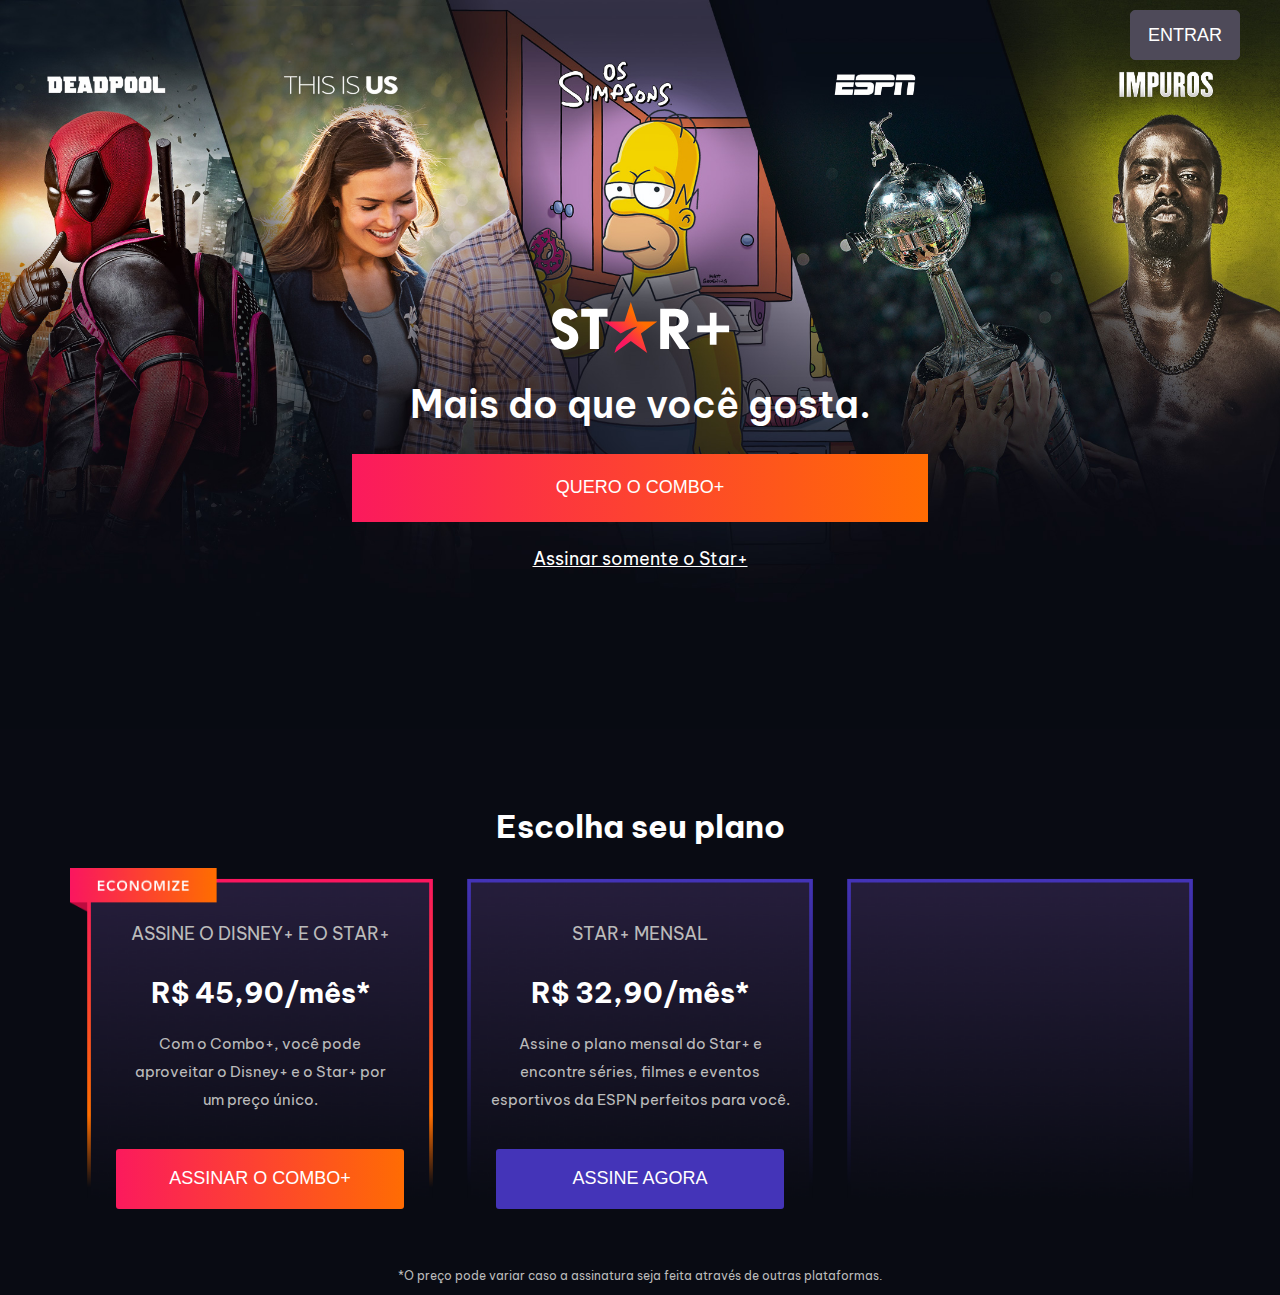
==== src/index.html @ 3f1b6cbe "updates about content" ====
<!DOCTYPE html>
<html lang="en">
  <head>
    <meta charset="UTF-8" />
    <meta http-equiv="X-UA-Compatible" content="IE=edge" />
    <meta name="viewport" content="width=device-width, initial-scale=1.0" />
    <link rel="stylesheet" href="styles.css" />
    <link rel="stylesheet" href="main-two.css" />
    <link rel="preconnect" href="https://fonts.googleapis.com" />
    <link rel="preconnect" href="https://fonts.gstatic.com" crossorigin />
    <link
      href="https://fonts.googleapis.com/css2?family=Be+Vietnam+Pro:wght@400;500;700&family=Inter:wght@400;600;700;900&display=swap"
      rel="stylesheet"
    />
    <title>Star+ UI Clone</title>
  </head>
  <body class="bodyIMG">
    <header>
      <button class="header-btn">ENTRAR</button>
    </header>
    <main class="main-one">
      <img src="../images/logo.svg" alt="Logo" width="14%" />
      <h1>Mais do que você gosta.</h1>
      <button>QUERO O COMBO+</button>
      <a href="/">Assinar somente o Star+</a>
    </main>
    <main class="main-two">
      <h1>Escolha seu plano</h1>
      <div class="prices-container">
        <div class="economy">
          <div>
            <h3>ASSINE O DISNEY+ E O STAR+</h3>
            <h1>R$ 45,90/mês*</h1>
            <h4>
              Com o Combo+, você pode<br />
              aproveitar o Disney+ e o Star+ por<br />
              um preço único.
            </h4>
            <button class="economy-button">ASSINAR O COMBO+</button>
          </div>
        </div>
        <div class="monthly">
          <div>
            <h3>STAR+ MENSAL</h3>
            <h1>R$ 32,90/mês*</h1>
            <h4>
              Assine o plano mensal do Star+ e<br />
              encontre séries, filmes e eventos<br />
              esportivos da ESPN perfeitos para você.
            </h4>
            <button class="monthly-button">ASSINE AGORA</button>
          </div>
        </div>
        <div class="yearly"></div>
      </div>
      <p>
        *O preço pode variar caso a assinatura seja feita através de outras
        plataformas.
      </p>
    </main>
  </body>
</html>
---- src/styles.css ----
body {
  font-family: "Be Vietnam Pro", sans-serif;
  background-color: #090b13;
  color: #fff;

  margin: 0;
  padding: 0;
}

.bodyIMG {
  background-image: url("../images/background.jpg");
  background-repeat: no-repeat;
  background-color: #090b13;
  background-size: cover;

  width: 100%;
  height: 545px;
}
/* Header */
header {
  display: block;
  position: fixed;
  top: 0;
  left: 0;
  width: 100%;
  padding: 10px 0;
  display: flex;
  justify-content: flex-end;
  align-items: center;
}

.header-btn {
  font-size: 18px;
  background-color: #4e4a59;
  border: 1px solid #4e4a59;
  color: #fff;
  border-radius: 5px;
  cursor: pointer;
  margin-right: 40px;
  width: 110px;
  height: 50px;
}

.header-btn:hover {
  background-color: #35313f;
  border: 1px solid #35313f;
  color: #fff;
  transition: 0.5s;
}
/* Header */

/* Main One */
.main-one {
  display: flex;
  flex-direction: column;
  justify-content: center;
  align-items: center;

  margin: 85px 0 0 0;
  padding: 0;

  width: 100%;
  height: 700px;
}

.main-one h1 {
  font-size: 38px;
  font-weight: 600;
}

.main-one button {
  background-image: linear-gradient(to right, #fb1a5d, #ff6c03);
  border: 0;

  font-size: 18px;
  color: #fff;
  cursor: pointer;

  width: 45%;
  height: 68px;
}

.main-one button:hover {
  background-image: linear-gradient(to left, #fb1a5d, #ff6c03);
}

.main-one a {
  margin-top: 25px;
  font-size: 18px;
  color: #fff;
}
/* Main One */
---- src/main-two.css ----
/* Main Two */
.main-two {
  display: flex;
  flex-direction: column;
  justify-content: center;
  align-items: center;

  width: 100%;
  height: auto;

  margin: 0;
  padding: 0;
}

.prices-container {
  display: flex;
}

/* ECONOMY */

.economy {
  background-image: url("../images/mid1.png");
  background-repeat: no-repeat;
  background-color: #090b13;
  background-size: cover;

  display: flex;
  flex-direction: column;
  justify-content: center;
  align-items: center;

  width: 380px;
  height: 330px;
}

.economy div {
  display: flex;
  flex-direction: column;
  align-items: center;

  margin: 50px 0 0 0;
  padding: 0;

  width: 95%;
  height: 100%;
}

.economy h3 {
  font-size: 18px;
  font-weight: 400;
  color: #bbbbbb;

  margin: 15px 0 30px 0;
}

.economy h1 {
  font-size: 28px;

  padding: 0;
  margin: 0 0 20px 0;
}

.economy h4 {
  font-size: 15px;
  font-weight: 400;
  line-height: 28px;

  color: #bbbbbb;

  text-align: center;
  margin: 0 0 35px 0;
}

.economy-button {
  background-image: linear-gradient(to right, #fb1a5d, #ff6c03);
  border: 0;
  border-radius: 3px;

  font-size: 18px;
  color: #fff;
  cursor: pointer;

  width: 80%;
  height: 60px;
  margin: 0 0 0 0;
}

.economy-button:hover {
  background-image: linear-gradient(to left, #fb1a5d, #ff6c03);
  border: 0;

  font-size: 18px;
  color: #fff;
  cursor: pointer;

  width: 80%;
  height: 60px;
}
/* ECONOMY */

.monthly {
  background-image: url("../images/mid2.png");
  background-repeat: no-repeat;
  background-color: #090b13;
  background-size: cover;

  display: flex;
  flex-direction: column;
  justify-content: center;
  align-items: center;

  width: 380px;
  height: 330px;
}

.monthly div {
  display: flex;
  flex-direction: column;
  align-items: center;

  margin: 50px 0 0 0;
  padding: 0;

  width: 95%;
  height: 100%;
}

.monthly h3 {
  font-size: 18px;
  font-weight: 400;
  color: #bbbbbb;

  margin: 15px 0 30px 0;
}

.monthly h1 {
  font-size: 28px;

  padding: 0;
  margin: 0 0 20px 0;
}

.monthly h4 {
  font-size: 15px;
  font-weight: 400;
  line-height: 28px;

  color: #bbbbbb;

  text-align: center;
  margin: 0 0 35px 0;
}

.monthly-button {
  background-color: #4434b8;
  border: 0;
  border-radius: 3px;

  font-size: 18px;
  color: #fff;
  cursor: pointer;

  width: 80%;
  height: 60px;
  margin: 0 0 0 0;
}

.monthly-button:hover {
  background-color: #523edd;
  border: 0;

  font-size: 18px;
  color: #fff;
  cursor: pointer;

  width: 80%;
  height: 60px;
}

.yearly {
  background-image: url("../images/mid2.png");
  background-repeat: no-repeat;
  background-color: #090b13;
  background-size: cover;

  width: 380px;
  height: 330px;
}

.main-two p {
  font-size: 12px;
  color: #bbbbbb;
  margin-top: 70px;
}
/* Main Two */
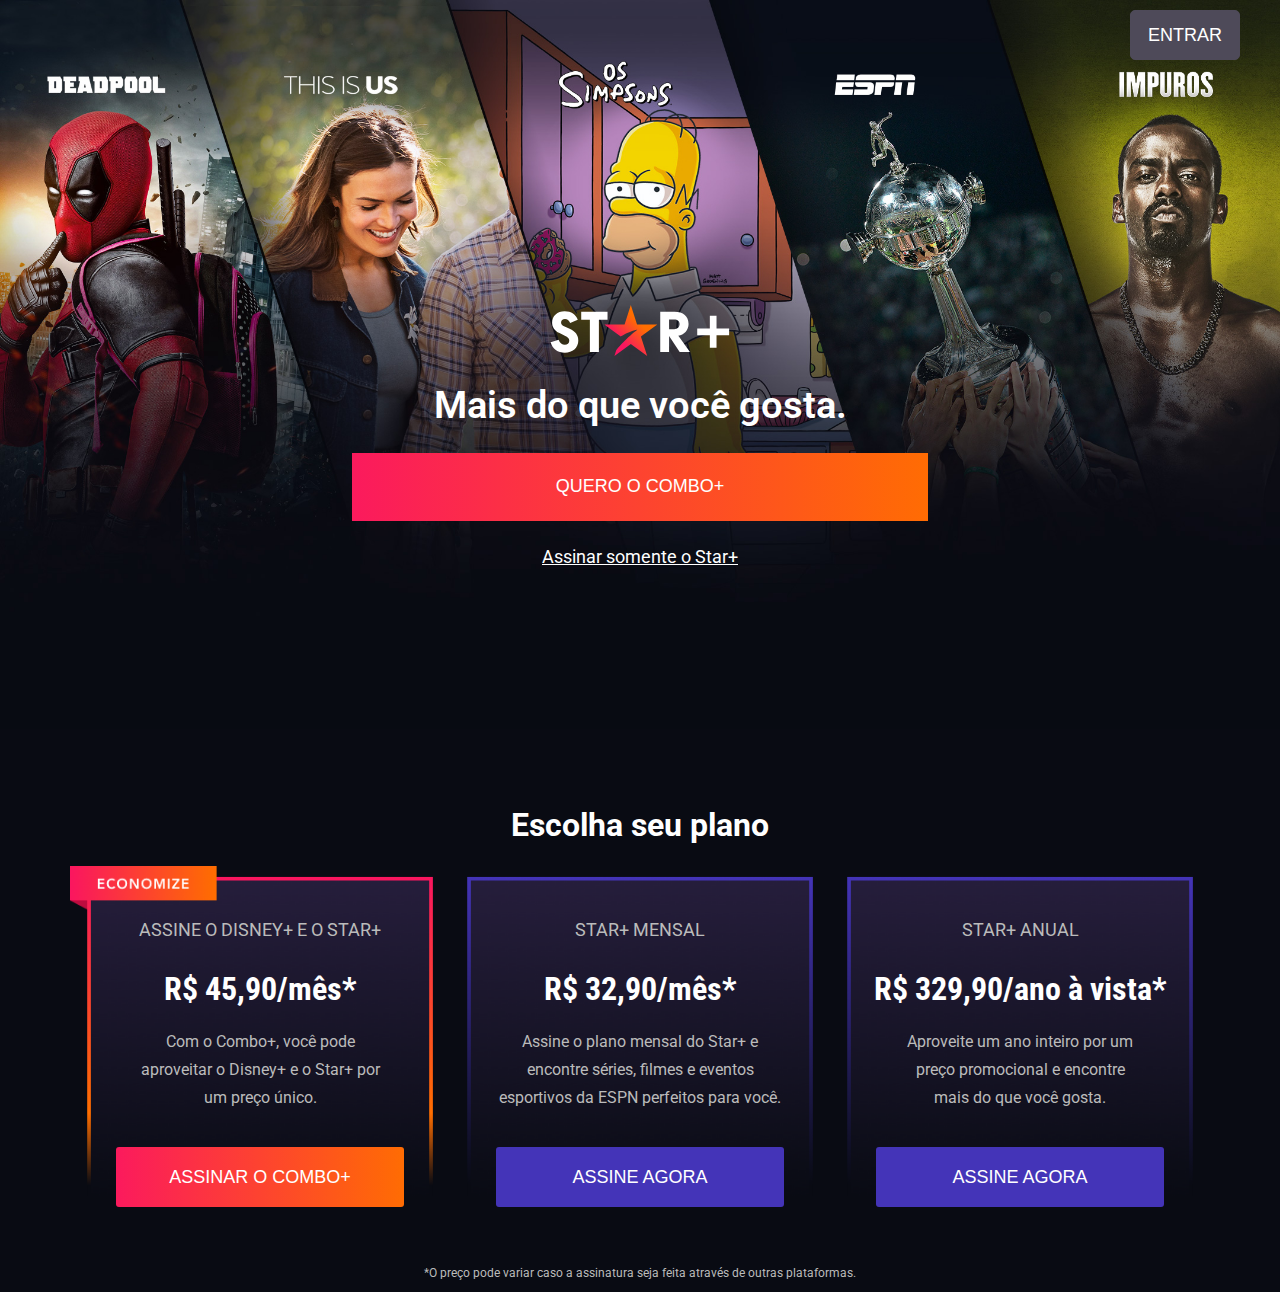
==== commit 65de9da2: "updating the mid area, plans and prices" ====
--- a/src/index.html
+++ b/src/index.html
@@ -6,13 +6,14 @@
     <meta name="viewport" content="width=device-width, initial-scale=1.0" />
     <link rel="stylesheet" href="styles.css" />
     <link rel="stylesheet" href="main-two.css" />
-    <link rel="preconnect" href="https://fonts.googleapis.com" />
-    <link rel="preconnect" href="https://fonts.gstatic.com" crossorigin />
-    <link
-      href="https://fonts.googleapis.com/css2?family=Be+Vietnam+Pro:wght@400;500;700&family=Inter:wght@400;600;700;900&display=swap"
-      rel="stylesheet"
-    />
+    <link rel="preconnect" href="https://fonts.googleapis.com">
+    <link rel="preconnect" href="https://fonts.gstatic.com" crossorigin>
+    <link href="https://fonts.googleapis.com/css2?family=Roboto+Condensed:wght@400;700&family=Roboto:wght@400;500;700&display=swap" rel="stylesheet">
+    <link rel="preconnect" href="https://fonts.googleapis.com">
+    <link rel="preconnect" href="https://fonts.gstatic.com" crossorigin>
+    <link href="https://fonts.googleapis.com/css2?family=Roboto+Condensed:wght@400;700&display=swap" rel="stylesheet">
     <title>Star+ UI Clone</title>
+
   </head>
   <body class="bodyIMG">
     <header>
@@ -51,7 +52,17 @@
             <button class="monthly-button">ASSINE AGORA</button>
           </div>
         </div>
-        <div class="yearly"></div>
+        <div class="yearly">
+          <div>
+            <h3>STAR+ ANUAL</h3>
+            <h1>R$ 329,90/ano à vista*</h1>
+            <h4>
+              Aproveite um ano inteiro por um</br> preço promocional e encontre</br> mais
+              do que você gosta.
+            </h4>
+            <button class="yearly-button">ASSINE AGORA</button>
+          </div>
+        </div>
       </div>
       <p>
         *O preço pode variar caso a assinatura seja feita através de outras
--- a/src/styles.css
+++ b/src/styles.css
@@ -1,5 +1,5 @@
 body {
-  font-family: "Be Vietnam Pro", sans-serif;
+  font-family: "Roboto", sans-serif;
   background-color: #090b13;
   color: #fff;
 
--- a/src/main-two.css
+++ b/src/main-two.css
@@ -10,6 +10,10 @@
 
   margin: 0;
   padding: 0;
+}
+
+.main-two h1 {
+  font-size: 40 px;
 }
 
 .prices-container {
@@ -54,14 +58,15 @@
 }
 
 .economy h1 {
-  font-size: 28px;
+  font-family: "Roboto Condensed", sans-serif;
+  font-size: 32px;
 
   padding: 0;
   margin: 0 0 20px 0;
 }
 
 .economy h4 {
-  font-size: 15px;
+  font-size: 16px;
   font-weight: 400;
   line-height: 28px;
 
@@ -134,14 +139,15 @@
 }
 
 .monthly h1 {
-  font-size: 28px;
+  font-family: "Roboto Condensed", sans-serif;
+  font-size: 32px;
 
   padding: 0;
   margin: 0 0 20px 0;
 }
 
 .monthly h4 {
-  font-size: 15px;
+  font-size: 16px;
   font-weight: 400;
   line-height: 28px;
 
@@ -177,16 +183,87 @@
   height: 60px;
 }
 
+/* YEARLY */
 .yearly {
   background-image: url("../images/mid2.png");
   background-repeat: no-repeat;
   background-color: #090b13;
   background-size: cover;
 
+  display: flex;
+  flex-direction: column;
+  justify-content: center;
+  align-items: center;
+
   width: 380px;
   height: 330px;
 }
 
+.yearly div {
+  display: flex;
+  flex-direction: column;
+  align-items: center;
+
+  margin: 50px 0 0 0;
+  padding: 0;
+
+  width: 95%;
+  height: 100%;
+}
+
+.yearly h3 {
+  font-size: 18px;
+  font-weight: 400;
+  color: #bbbbbb;
+
+  margin: 15px 0 30px 0;
+}
+
+.yearly h1 {
+  font-family: "Roboto Condensed", sans-serif;
+  font-size: 32px;
+
+  padding: 0;
+  margin: 0 0 20px 0;
+}
+
+.yearly h4 {
+  font-size: 16px;
+  font-weight: 400;
+  line-height: 28px;
+
+  color: #bbbbbb;
+
+  text-align: center;
+  margin: 0 0 35px 0;
+}
+
+.yearly-button {
+  background-color: #4434b8;
+  border: 0;
+  border-radius: 3px;
+
+  font-size: 18px;
+  color: #fff;
+  cursor: pointer;
+
+  width: 80%;
+  height: 60px;
+  margin: 0 0 0 0;
+}
+
+.yearly-button:hover {
+  background-color: #523edd;
+  border: 0;
+
+  font-size: 18px;
+  color: #fff;
+  cursor: pointer;
+
+  width: 80%;
+  height: 60px;
+}
+
 .main-two p {
   font-size: 12px;
   color: #bbbbbb;
